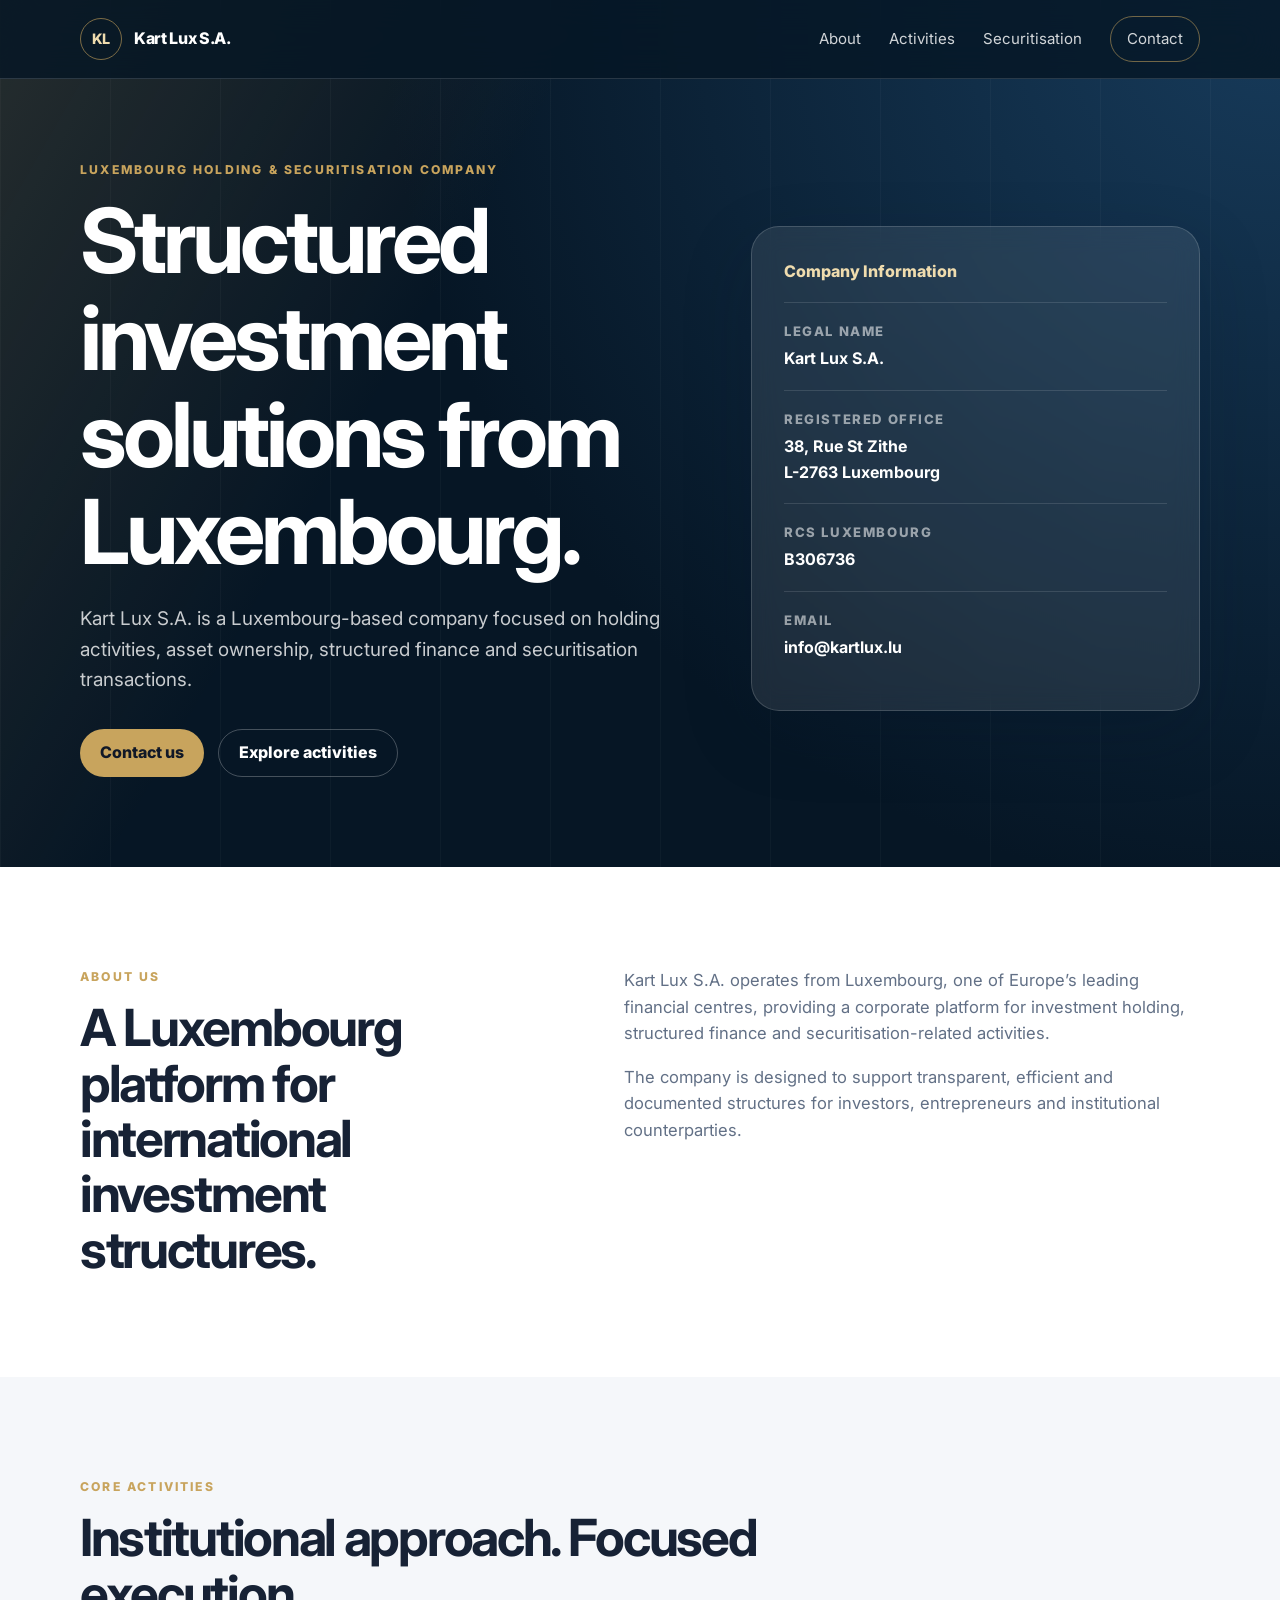
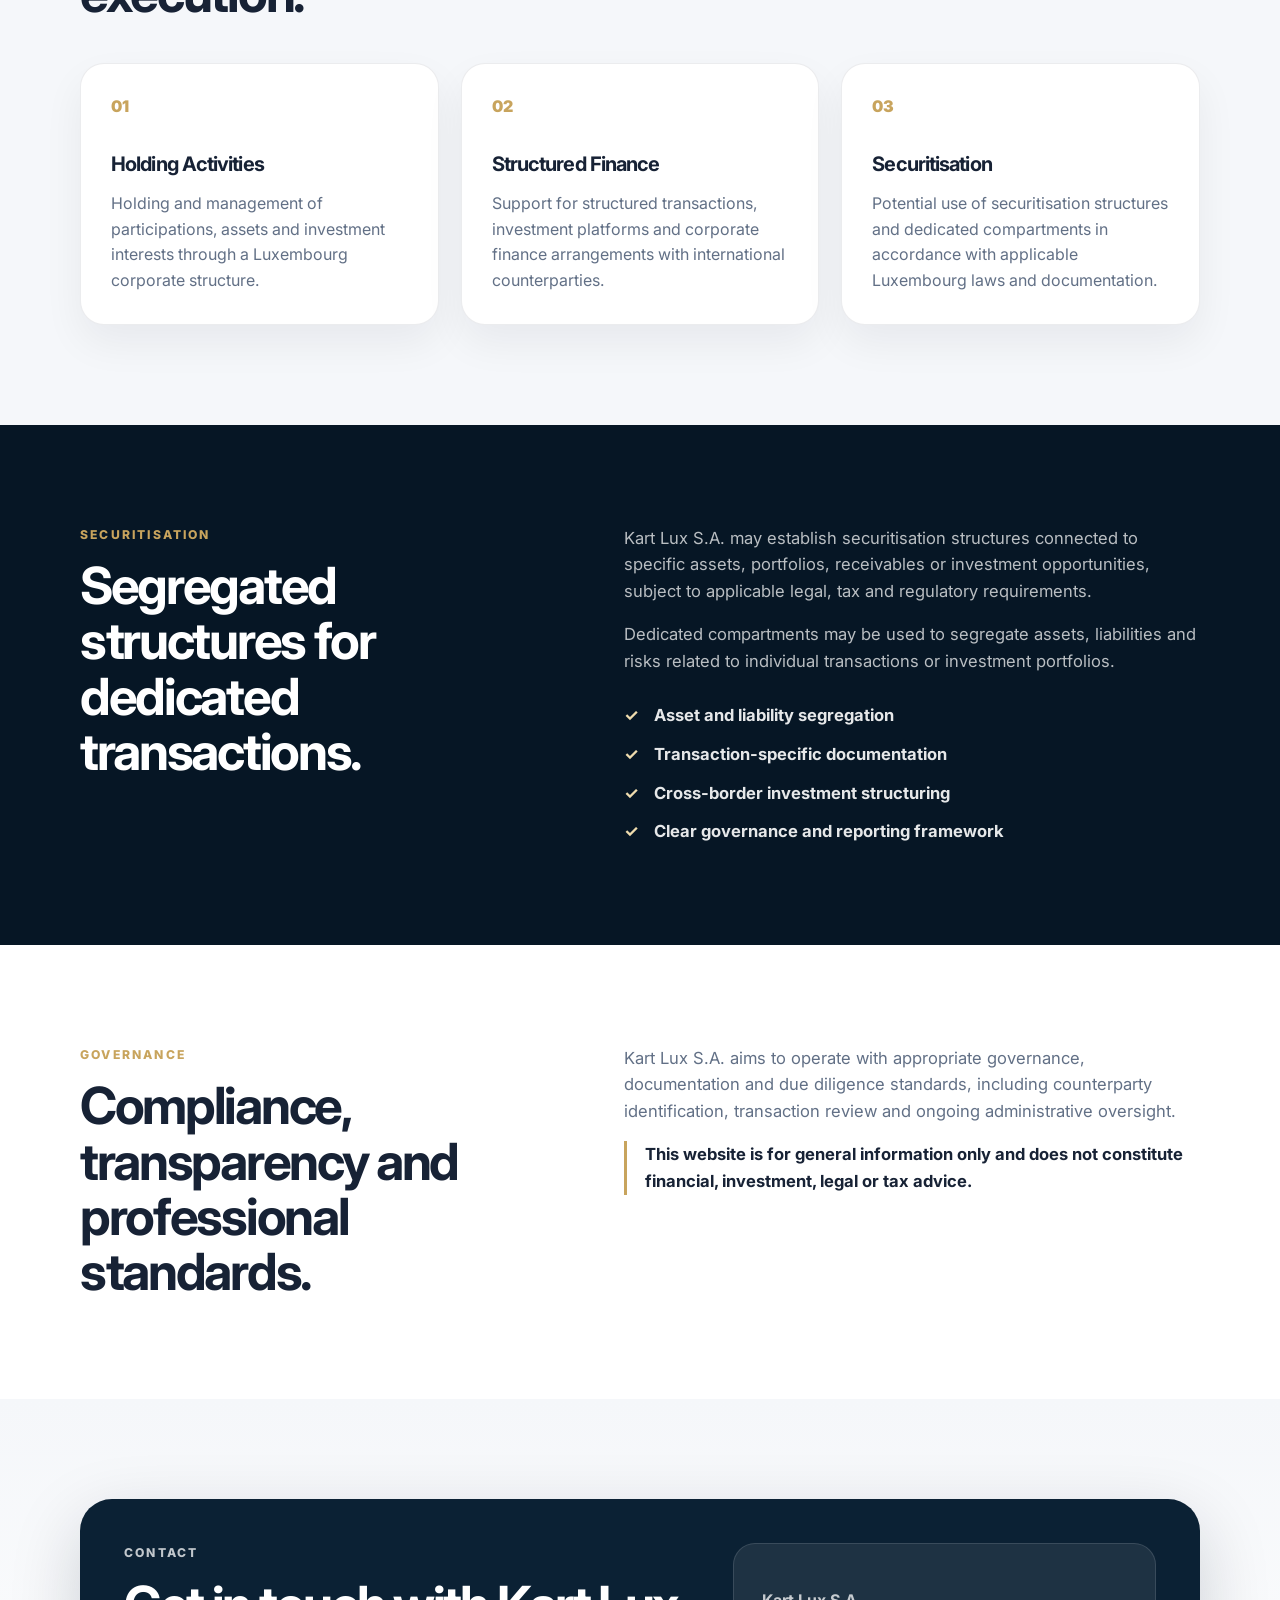
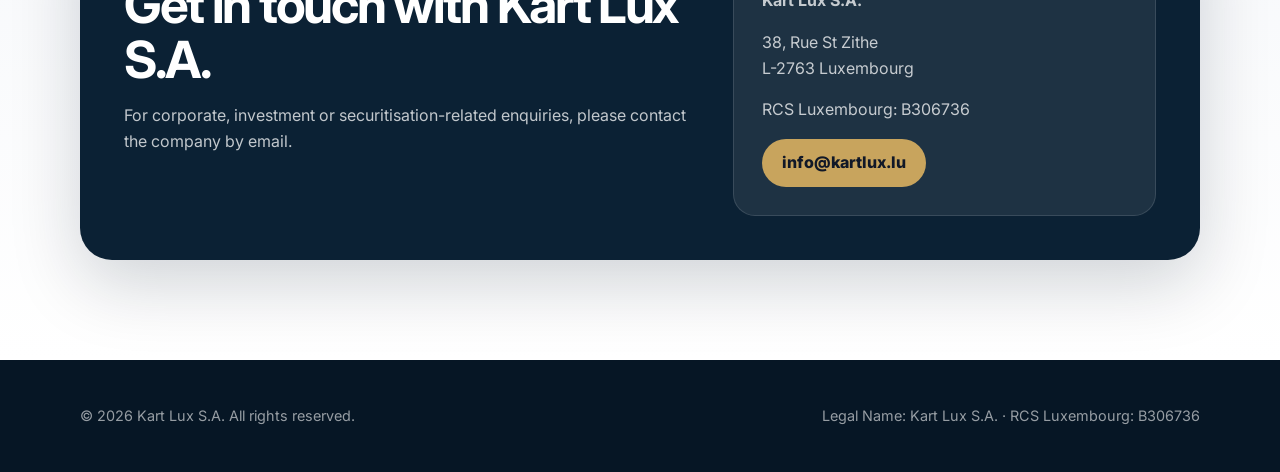
==== index.html @ e6867523 "Add files via upload" ====
<!doctype html>
<html lang="en">
<head>
  <meta charset="utf-8" />
  <meta name="viewport" content="width=device-width, initial-scale=1" />
  <title>Kart Lux S.A. | Luxembourg Holding & Securitisation Company</title>
  <meta name="description" content="Kart Lux S.A. is a Luxembourg-based holding and securitisation company focused on investment structures, asset holding and structured finance." />
  <link rel="preconnect" href="https://fonts.googleapis.com">
  <link rel="preconnect" href="https://fonts.gstatic.com" crossorigin>
  <link href="https://fonts.googleapis.com/css2?family=Inter:wght@400;500;600;700;800&display=swap" rel="stylesheet">
  <link rel="stylesheet" href="styles.css" />
</head>
<body>
  <header class="site-header">
    <nav class="nav" aria-label="Main navigation">
      <a href="#top" class="brand" aria-label="Kart Lux home">
        <span class="brand-mark">KL</span>
        <span>Kart Lux S.A.</span>
      </a>
      <button class="menu-toggle" aria-label="Open menu" aria-expanded="false">☰</button>
      <div class="nav-links">
        <a href="#about">About</a>
        <a href="#activities">Activities</a>
        <a href="#securitisation">Securitisation</a>
        <a href="#contact" class="nav-cta">Contact</a>
      </div>
    </nav>
  </header>

  <main id="top">
    <section class="hero">
      <div class="hero-bg"></div>
      <div class="container hero-grid">
        <div class="hero-copy">
          <p class="eyebrow">Luxembourg Holding & Securitisation Company</p>
          <h1>Structured investment solutions from Luxembourg.</h1>
          <p class="lead">Kart Lux S.A. is a Luxembourg-based company focused on holding activities, asset ownership, structured finance and securitisation transactions.</p>
          <div class="hero-actions">
            <a href="#contact" class="button primary">Contact us</a>
            <a href="#activities" class="button secondary">Explore activities</a>
          </div>
        </div>
        <aside class="hero-card" aria-label="Company details">
          <span class="card-label">Company Information</span>
          <dl>
            <div><dt>Legal name</dt><dd>Kart Lux S.A.</dd></div>
            <div><dt>Registered office</dt><dd>38, Rue St Zithe<br>L-2763 Luxembourg</dd></div>
            <div><dt>RCS Luxembourg</dt><dd>B306736</dd></div>
            <div><dt>Email</dt><dd><a href="mailto:info@kartlux.lu">info@kartlux.lu</a></dd></div>
          </dl>
        </aside>
      </div>
    </section>

    <section id="about" class="section">
      <div class="container split">
        <div>
          <p class="eyebrow">About us</p>
          <h2>A Luxembourg platform for international investment structures.</h2>
        </div>
        <div class="section-copy">
          <p>Kart Lux S.A. operates from Luxembourg, one of Europe’s leading financial centres, providing a corporate platform for investment holding, structured finance and securitisation-related activities.</p>
          <p>The company is designed to support transparent, efficient and documented structures for investors, entrepreneurs and institutional counterparties.</p>
        </div>
      </div>
    </section>

    <section id="activities" class="section muted">
      <div class="container">
        <div class="section-heading">
          <p class="eyebrow">Core activities</p>
          <h2>Institutional approach. Focused execution.</h2>
        </div>
        <div class="cards">
          <article class="service-card">
            <span>01</span>
            <h3>Holding Activities</h3>
            <p>Holding and management of participations, assets and investment interests through a Luxembourg corporate structure.</p>
          </article>
          <article class="service-card">
            <span>02</span>
            <h3>Structured Finance</h3>
            <p>Support for structured transactions, investment platforms and corporate finance arrangements with international counterparties.</p>
          </article>
          <article class="service-card">
            <span>03</span>
            <h3>Securitisation</h3>
            <p>Potential use of securitisation structures and dedicated compartments in accordance with applicable Luxembourg laws and documentation.</p>
          </article>
        </div>
      </div>
    </section>

    <section id="securitisation" class="section dark">
      <div class="container split">
        <div>
          <p class="eyebrow">Securitisation</p>
          <h2>Segregated structures for dedicated transactions.</h2>
        </div>
        <div class="section-copy">
          <p>Kart Lux S.A. may establish securitisation structures connected to specific assets, portfolios, receivables or investment opportunities, subject to applicable legal, tax and regulatory requirements.</p>
          <p>Dedicated compartments may be used to segregate assets, liabilities and risks related to individual transactions or investment portfolios.</p>
          <ul class="check-list">
            <li>Asset and liability segregation</li>
            <li>Transaction-specific documentation</li>
            <li>Cross-border investment structuring</li>
            <li>Clear governance and reporting framework</li>
          </ul>
        </div>
      </div>
    </section>

    <section class="section governance">
      <div class="container split">
        <div>
          <p class="eyebrow">Governance</p>
          <h2>Compliance, transparency and professional standards.</h2>
        </div>
        <div class="section-copy">
          <p>Kart Lux S.A. aims to operate with appropriate governance, documentation and due diligence standards, including counterparty identification, transaction review and ongoing administrative oversight.</p>
          <p class="note">This website is for general information only and does not constitute financial, investment, legal or tax advice.</p>
        </div>
      </div>
    </section>

    <section id="contact" class="section contact-section">
      <div class="container contact-card">
        <div>
          <p class="eyebrow">Contact</p>
          <h2>Get in touch with Kart Lux S.A.</h2>
          <p>For corporate, investment or securitisation-related enquiries, please contact the company by email.</p>
        </div>
        <div class="contact-details">
          <p><strong>Kart Lux S.A.</strong></p>
          <p>38, Rue St Zithe<br>L-2763 Luxembourg</p>
          <p>RCS Luxembourg: B306736</p>
          <a class="button primary" href="mailto:info@kartlux.lu">info@kartlux.lu</a>
        </div>
      </div>
    </section>
  </main>

  <footer class="footer">
    <div class="container footer-grid">
      <p>© <span id="year"></span> Kart Lux S.A. All rights reserved.</p>
      <p>Legal Name: Kart Lux S.A. · RCS Luxembourg: B306736</p>
    </div>
  </footer>

  <script src="script.js"></script>
</body>
</html>
---- styles.css ----
:root {
  --navy: #061625;
  --navy-2: #0b2134;
  --gold: #c8a45d;
  --gold-light: #efdcae;
  --text: #172235;
  --muted: #627086;
  --line: rgba(255,255,255,.14);
  --soft: #f5f7fa;
  --white: #fff;
  --shadow: 0 24px 70px rgba(6, 22, 37, .18);
}
* { box-sizing: border-box; }
html { scroll-behavior: smooth; }
body {
  margin: 0;
  font-family: Inter, system-ui, -apple-system, BlinkMacSystemFont, "Segoe UI", sans-serif;
  color: var(--text);
  background: var(--white);
  line-height: 1.6;
}
a { color: inherit; text-decoration: none; }
.container { width: min(1120px, calc(100% - 40px)); margin: 0 auto; }
.site-header {
  position: fixed; inset: 0 0 auto 0; z-index: 10;
  background: rgba(6, 22, 37, .82); backdrop-filter: blur(18px);
  border-bottom: 1px solid var(--line);
}
.nav { width: min(1120px, calc(100% - 40px)); margin: 0 auto; height: 78px; display: flex; align-items: center; justify-content: space-between; color: var(--white); }
.brand { display: inline-flex; align-items: center; gap: 12px; font-weight: 800; letter-spacing: -.02em; }
.brand-mark { display: grid; place-items: center; width: 42px; height: 42px; border: 1px solid rgba(200,164,93,.6); color: var(--gold-light); border-radius: 50%; font-size: .9rem; }
.nav-links { display: flex; align-items: center; gap: 28px; font-size: .94rem; color: rgba(255,255,255,.82); }
.nav-links a:hover { color: var(--gold-light); }
.nav-cta { border: 1px solid rgba(200,164,93,.55); padding: 10px 16px; border-radius: 999px; }
.menu-toggle { display: none; background: none; border: 0; color: white; font-size: 1.6rem; }
.hero { position: relative; overflow: hidden; padding: 160px 0 90px; color: var(--white); background: radial-gradient(circle at top right, #173b5b, var(--navy) 58%); }
.hero-bg { position: absolute; inset: 0; background: linear-gradient(120deg, rgba(200,164,93,.18), transparent 35%), repeating-linear-gradient(90deg, rgba(255,255,255,.035) 0 1px, transparent 1px 110px); opacity: .9; }
.hero-grid { position: relative; display: grid; grid-template-columns: 1.15fr .85fr; gap: 64px; align-items: center; }
.eyebrow { margin: 0 0 14px; color: var(--gold); text-transform: uppercase; letter-spacing: .18em; font-weight: 800; font-size: .76rem; }
h1, h2, h3 { margin: 0; line-height: 1.08; letter-spacing: -.045em; }
h1 { font-size: clamp(3rem, 7vw, 6.4rem); max-width: 760px; }
h2 { font-size: clamp(2rem, 4vw, 3.5rem); }
h3 { font-size: 1.25rem; }
.lead { margin: 24px 0 34px; max-width: 680px; font-size: 1.18rem; color: rgba(255,255,255,.78); }
.hero-actions { display: flex; gap: 14px; flex-wrap: wrap; }
.button { display: inline-flex; align-items: center; justify-content: center; min-height: 48px; padding: 0 20px; border-radius: 999px; font-weight: 800; transition: .2s ease; }
.button.primary { background: var(--gold); color: #111827; }
.button.primary:hover { transform: translateY(-2px); background: var(--gold-light); }
.button.secondary { border: 1px solid rgba(255,255,255,.25); color: var(--white); }
.hero-card { background: rgba(255,255,255,.09); border: 1px solid rgba(255,255,255,.16); border-radius: 28px; padding: 32px; box-shadow: var(--shadow); backdrop-filter: blur(12px); }
.card-label { display: block; color: var(--gold-light); font-weight: 800; margin-bottom: 18px; }
dl, dd { margin: 0; }
dt { color: rgba(255,255,255,.55); font-size: .82rem; text-transform: uppercase; letter-spacing: .12em; font-weight: 800; }
dd { margin-top: 4px; color: #fff; font-weight: 700; }
dl div { padding: 18px 0; border-top: 1px solid rgba(255,255,255,.12); }
.section { padding: 100px 0; }
.split { display: grid; grid-template-columns: .9fr 1.1fr; gap: 72px; align-items: start; }
.section-copy { color: var(--muted); font-size: 1.04rem; }
.section-copy p:first-child { margin-top: 0; }
.muted { background: var(--soft); }
.section-heading { max-width: 760px; margin-bottom: 42px; }
.cards { display: grid; grid-template-columns: repeat(3, 1fr); gap: 22px; }
.service-card { background: var(--white); border: 1px solid rgba(6,22,37,.08); border-radius: 24px; padding: 30px; box-shadow: 0 18px 40px rgba(6,22,37,.06); }
.service-card span { display: inline-block; color: var(--gold); font-weight: 900; margin-bottom: 34px; }
.service-card p { color: var(--muted); margin-bottom: 0; }
.dark { background: var(--navy); color: var(--white); }
.dark .section-copy { color: rgba(255,255,255,.72); }
.check-list { list-style: none; padding: 0; margin: 28px 0 0; display: grid; gap: 12px; }
.check-list li { padding-left: 30px; position: relative; color: rgba(255,255,255,.9); font-weight: 700; }
.check-list li::before { content: "✓"; position: absolute; left: 0; color: var(--gold-light); }
.note { border-left: 3px solid var(--gold); padding-left: 18px; color: var(--text); font-weight: 700; }
.contact-section { background: linear-gradient(180deg, var(--soft), #fff); }
.contact-card { display: grid; grid-template-columns: 1fr .75fr; gap: 44px; padding: 44px; background: var(--navy-2); color: var(--white); border-radius: 32px; box-shadow: var(--shadow); }
.contact-card p { color: rgba(255,255,255,.75); }
.contact-details { background: rgba(255,255,255,.08); border: 1px solid rgba(255,255,255,.12); padding: 28px; border-radius: 22px; }
.footer { background: var(--navy); color: rgba(255,255,255,.58); padding: 30px 0; font-size: .9rem; }
.footer-grid { display: flex; justify-content: space-between; gap: 20px; flex-wrap: wrap; }
@media (max-width: 860px) {
  .menu-toggle { display: block; }
  .nav-links { display: none; position: absolute; top: 78px; left: 0; right: 0; background: var(--navy); padding: 20px; flex-direction: column; align-items: flex-start; }
  .nav-links.open { display: flex; }
  .hero-grid, .split, .cards, .contact-card { grid-template-columns: 1fr; }
  .hero { padding-top: 130px; }
  .section { padding: 72px 0; }
}
@media (max-width: 520px) {
  .container, .nav { width: min(100% - 28px, 1120px); }
  .hero-card, .contact-card { padding: 24px; border-radius: 22px; }
  h1 { font-size: 3rem; }
}
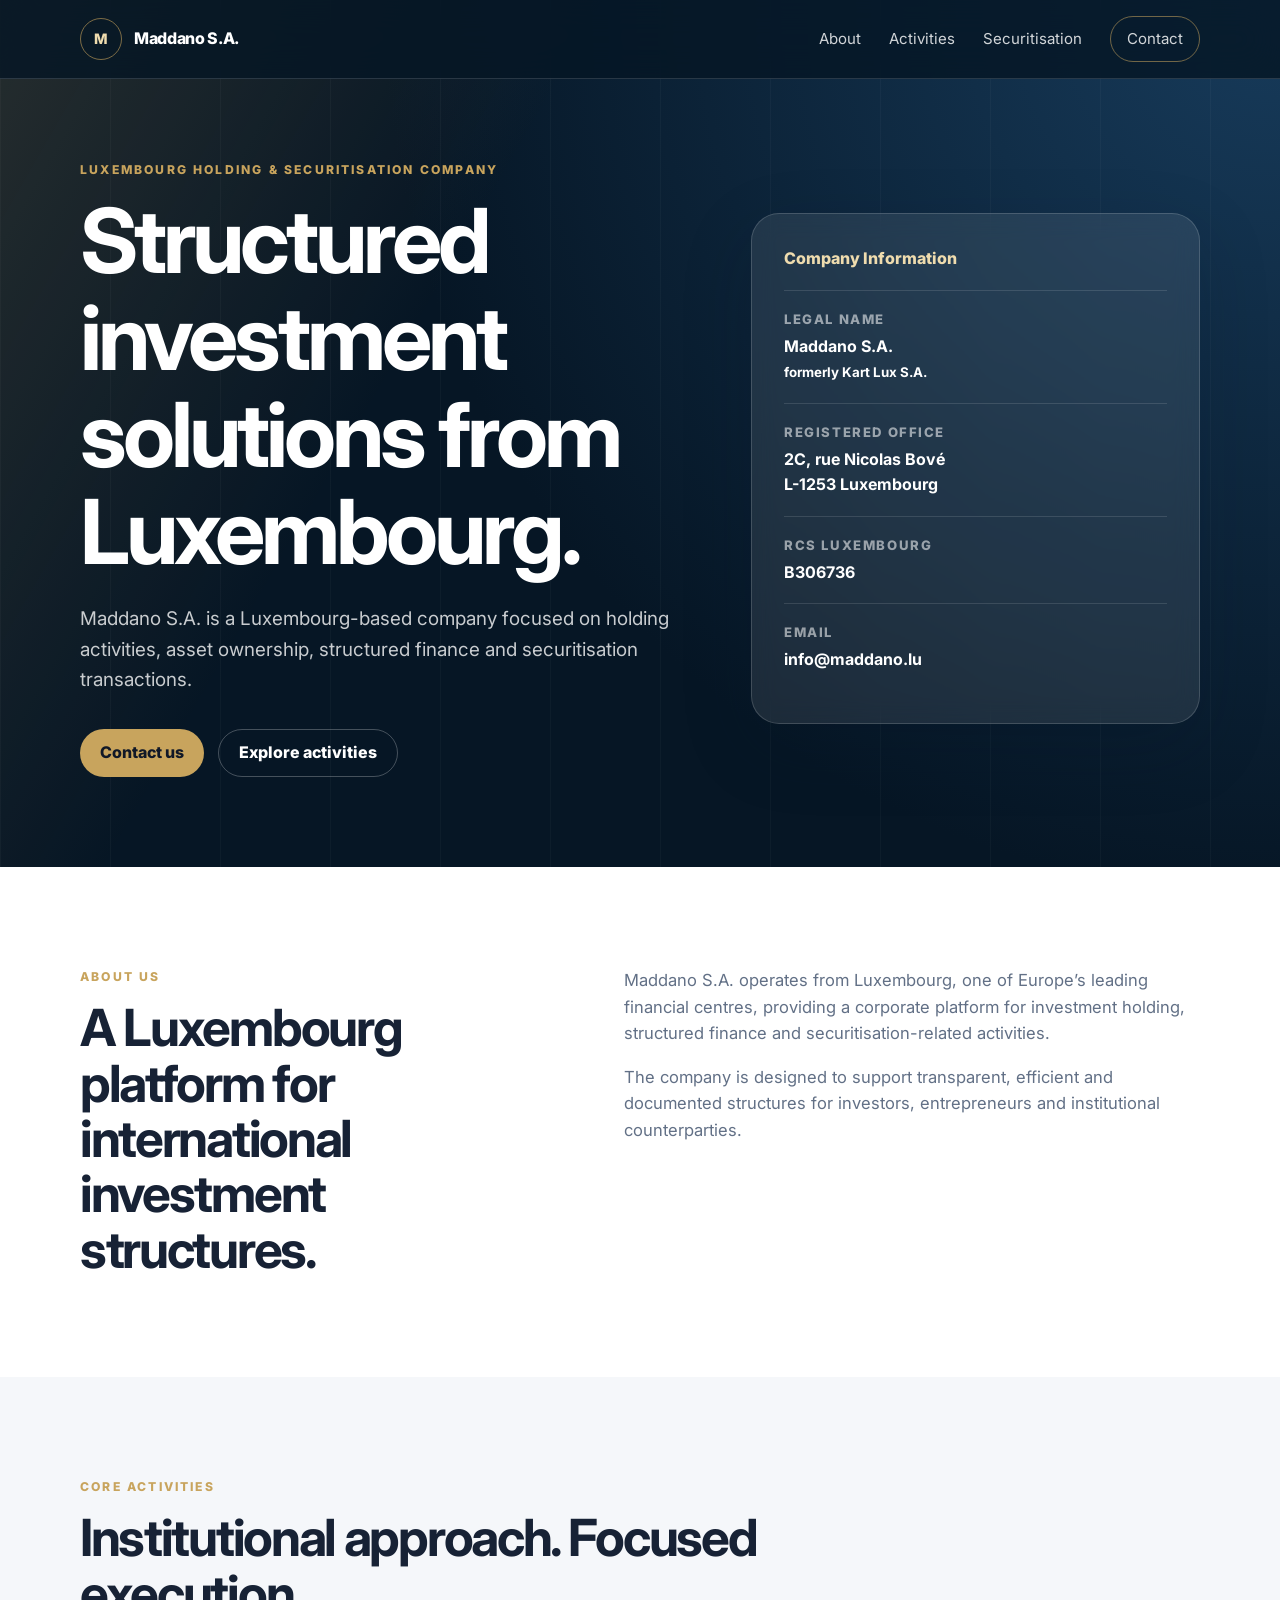
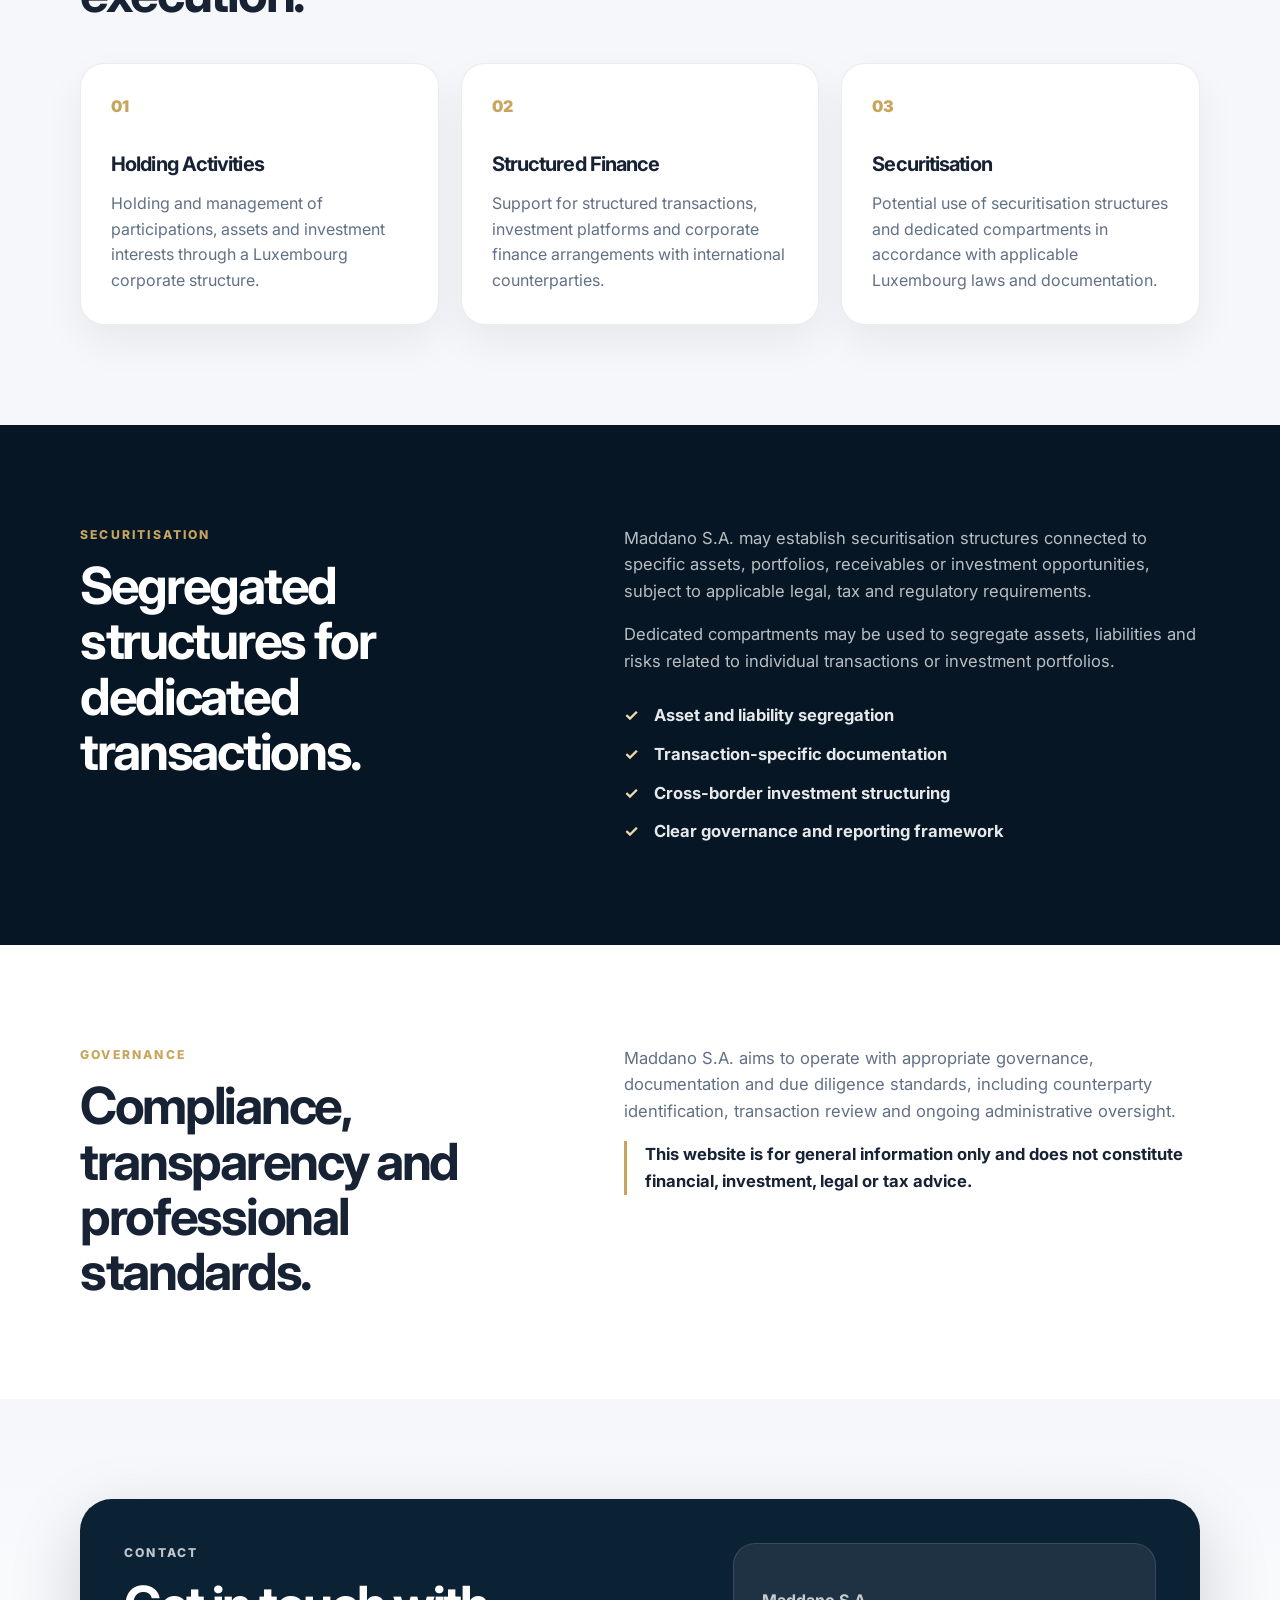
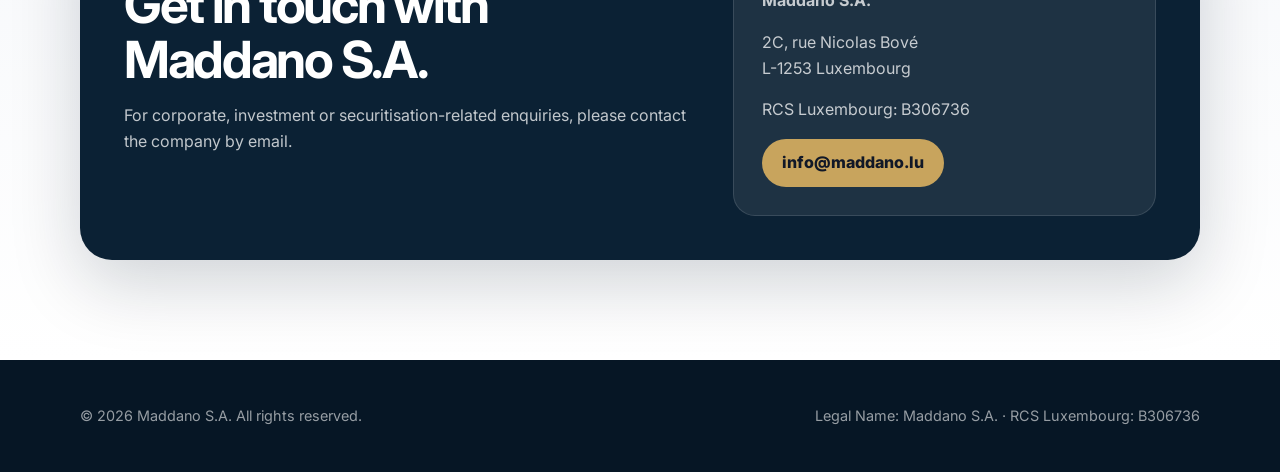
==== commit 180414a8: "Add files via upload" ====
--- a/index.html
+++ b/index.html
@@ -3,8 +3,8 @@
 <head>
   <meta charset="utf-8" />
   <meta name="viewport" content="width=device-width, initial-scale=1" />
-  <title>Kart Lux S.A. | Luxembourg Holding & Securitisation Company</title>
-  <meta name="description" content="Kart Lux S.A. is a Luxembourg-based holding and securitisation company focused on investment structures, asset holding and structured finance." />
+  <title>Maddano S.A. | Luxembourg Holding & Securitisation Company</title>
+  <meta name="description" content="Maddano S.A. is a Luxembourg-based holding and securitisation company focused on investment structures, asset holding and structured finance." />
   <link rel="preconnect" href="https://fonts.googleapis.com">
   <link rel="preconnect" href="https://fonts.gstatic.com" crossorigin>
   <link href="https://fonts.googleapis.com/css2?family=Inter:wght@400;500;600;700;800&display=swap" rel="stylesheet">
@@ -13,9 +13,9 @@
 <body>
   <header class="site-header">
     <nav class="nav" aria-label="Main navigation">
-      <a href="#top" class="brand" aria-label="Kart Lux home">
-        <span class="brand-mark">KL</span>
-        <span>Kart Lux S.A.</span>
+      <a href="#top" class="brand" aria-label="Maddano home">
+        <span class="brand-mark">M</span>
+        <span>Maddano S.A.</span>
       </a>
       <button class="menu-toggle" aria-label="Open menu" aria-expanded="false">☰</button>
       <div class="nav-links">
@@ -34,7 +34,7 @@
         <div class="hero-copy">
           <p class="eyebrow">Luxembourg Holding & Securitisation Company</p>
           <h1>Structured investment solutions from Luxembourg.</h1>
-          <p class="lead">Kart Lux S.A. is a Luxembourg-based company focused on holding activities, asset ownership, structured finance and securitisation transactions.</p>
+          <p class="lead">Maddano S.A. is a Luxembourg-based company focused on holding activities, asset ownership, structured finance and securitisation transactions.</p>
           <div class="hero-actions">
             <a href="#contact" class="button primary">Contact us</a>
             <a href="#activities" class="button secondary">Explore activities</a>
@@ -43,10 +43,10 @@
         <aside class="hero-card" aria-label="Company details">
           <span class="card-label">Company Information</span>
           <dl>
-            <div><dt>Legal name</dt><dd>Kart Lux S.A.</dd></div>
-            <div><dt>Registered office</dt><dd>38, Rue St Zithe<br>L-2763 Luxembourg</dd></div>
+            <div><dt>Legal name</dt><dd>Maddano S.A.<br><small>formerly Kart Lux S.A.</small></dd></div>
+            <div><dt>Registered office</dt><dd>2C, rue Nicolas Bové<br>L-1253 Luxembourg</dd></div>
             <div><dt>RCS Luxembourg</dt><dd>B306736</dd></div>
-            <div><dt>Email</dt><dd><a href="mailto:info@kartlux.lu">info@kartlux.lu</a></dd></div>
+            <div><dt>Email</dt><dd><a href="mailto:info@maddano.lu">info@maddano.lu</a></dd></div>
           </dl>
         </aside>
       </div>
@@ -59,7 +59,7 @@
           <h2>A Luxembourg platform for international investment structures.</h2>
         </div>
         <div class="section-copy">
-          <p>Kart Lux S.A. operates from Luxembourg, one of Europe’s leading financial centres, providing a corporate platform for investment holding, structured finance and securitisation-related activities.</p>
+          <p>Maddano S.A. operates from Luxembourg, one of Europe’s leading financial centres, providing a corporate platform for investment holding, structured finance and securitisation-related activities.</p>
           <p>The company is designed to support transparent, efficient and documented structures for investors, entrepreneurs and institutional counterparties.</p>
         </div>
       </div>
@@ -98,7 +98,7 @@
           <h2>Segregated structures for dedicated transactions.</h2>
         </div>
         <div class="section-copy">
-          <p>Kart Lux S.A. may establish securitisation structures connected to specific assets, portfolios, receivables or investment opportunities, subject to applicable legal, tax and regulatory requirements.</p>
+          <p>Maddano S.A. may establish securitisation structures connected to specific assets, portfolios, receivables or investment opportunities, subject to applicable legal, tax and regulatory requirements.</p>
           <p>Dedicated compartments may be used to segregate assets, liabilities and risks related to individual transactions or investment portfolios.</p>
           <ul class="check-list">
             <li>Asset and liability segregation</li>
@@ -117,7 +117,7 @@
           <h2>Compliance, transparency and professional standards.</h2>
         </div>
         <div class="section-copy">
-          <p>Kart Lux S.A. aims to operate with appropriate governance, documentation and due diligence standards, including counterparty identification, transaction review and ongoing administrative oversight.</p>
+          <p>Maddano S.A. aims to operate with appropriate governance, documentation and due diligence standards, including counterparty identification, transaction review and ongoing administrative oversight.</p>
           <p class="note">This website is for general information only and does not constitute financial, investment, legal or tax advice.</p>
         </div>
       </div>
@@ -127,14 +127,14 @@
       <div class="container contact-card">
         <div>
           <p class="eyebrow">Contact</p>
-          <h2>Get in touch with Kart Lux S.A.</h2>
+          <h2>Get in touch with Maddano S.A.</h2>
           <p>For corporate, investment or securitisation-related enquiries, please contact the company by email.</p>
         </div>
         <div class="contact-details">
-          <p><strong>Kart Lux S.A.</strong></p>
-          <p>38, Rue St Zithe<br>L-2763 Luxembourg</p>
+          <p><strong>Maddano S.A.</strong></p>
+          <p>2C, rue Nicolas Bové<br>L-1253 Luxembourg</p>
           <p>RCS Luxembourg: B306736</p>
-          <a class="button primary" href="mailto:info@kartlux.lu">info@kartlux.lu</a>
+          <a class="button primary" href="mailto:info@maddano.lu">info@maddano.lu</a>
         </div>
       </div>
     </section>
@@ -142,8 +142,8 @@
 
   <footer class="footer">
     <div class="container footer-grid">
-      <p>© <span id="year"></span> Kart Lux S.A. All rights reserved.</p>
-      <p>Legal Name: Kart Lux S.A. · RCS Luxembourg: B306736</p>
+      <p>© <span id="year"></span> Maddano S.A. All rights reserved.</p>
+      <p>Legal Name: Maddano S.A. · RCS Luxembourg: B306736</p>
     </div>
   </footer>
 
